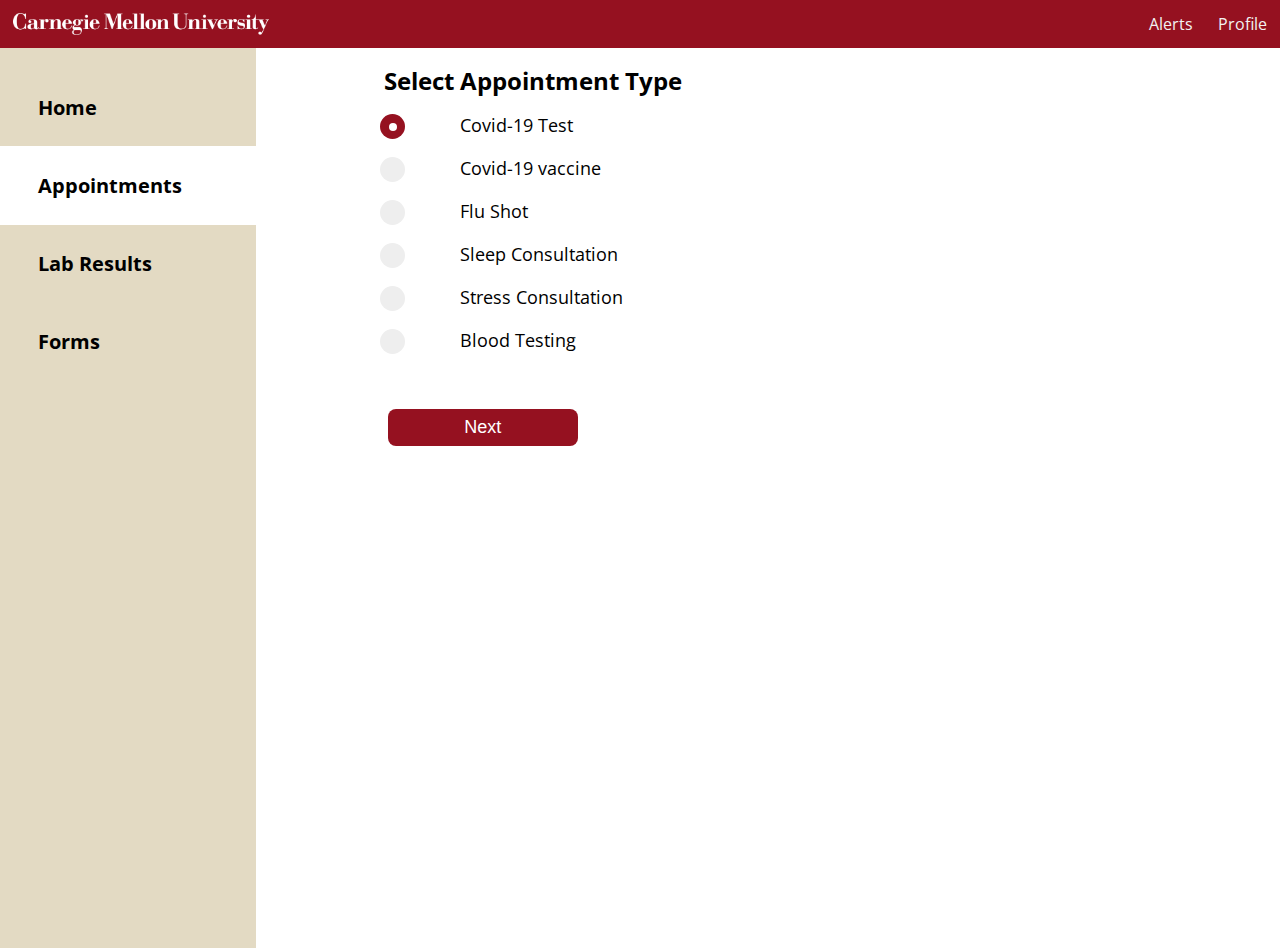
==== productbrowsing.html @ 4715a579 "adding index.html" ====
<!DOCTYPE html>
<html>
    <head>
        <!-- styles -->
        <link rel="stylesheet" type="text/css" href="style.css">
        <!-- fonts -->
        <link href='https://fonts.googleapis.com/css?family=Open Sans' rel='stylesheet'>
    </head>


    <body>
        <div id="topnav">
            <img src="logo.png" id="logo">
                <a href="#profile">Profile</a>
                <a href="#alerts">Alerts</a>
        </div>

        <div id="sidenav">
            <h2>
            <ul>
                <li> <a href="index.html">Home</li>
                <li class='active'>Appointments</a></li>
                <li><a href="#labresults">Lab Results</a></li>
                <li><a href="#forms">Forms</a></li>
            </ul>
        </h2>
        </div>

        <div id="content">
            <div class="col1">
                <h1>Select Appointment Type</h1>
                <label class="container">Covid-19 Test
                  <input type="radio" checked="checked" name="radio">
                  <span class="checkmark"></span>
                </label>

                <label class="container">Covid-19 vaccine
                  <input type="radio" name="radio">
                  <span class="checkmark"></span>
                </label>

                <label class="container">Flu Shot
                  <input type="radio" name="radio">
                  <span class="checkmark"></span>
                </label>

                <label class="container">Sleep Consultation
                  <input type="radio" name="radio">
                  <span class="checkmark"></span>
                </label>

                <label class="container">Stress Consultation
                  <input type="radio" name="radio">
                  <span class="checkmark"></span>
                </label>

                <label class="container">Blood Testing
                  <input type="radio" name="radio">
                  <span class="checkmark"></span>
                </label>

            <button id="small-button"> <a class="buttonlink" href="productdetail.html"> Next</a></button>
        </div>

        </div>
    </body>
---- style.css ----
body {
  margin: 0;
  font-family: 'Open Sans', Helvetica, sans-serif;
}

/*********** TOP NAV ************/
#topnav {
  overflow: hidden;
  background-color: #951120;
  clear: both;
}

#topnav a {
  color: #f2f2f2;
  text-align: center;
  padding: 1%;
  font-size: 16px;
  float:  right;
}

#logo {
  display: block;
  padding: 1%;
  width: 20%;
  float:  left;

}

/*********** SIDE NAV ************/

h2{
  font-size:  20px;
}

#sidenav {
  height: 100vh;
  width: 20%;
  background-color: #e3dac3;
  float: left;
}


#links {
  list-style: none;
}

.active{
  background-color: #FFF;
}


ul{
  padding: 0%;
}

li{
  padding: 10% 10% 10% 15%;
}

a{
  text-decoration: none;
  color:  #000;
}


a:hover{
  text-decoration:  underline;
}


/*********** HOME PAGE CONTENT************/

#content {
  float: left;
  text-align: left;
  margin-left: 10%;
  width: 66%;
}

button {
  background-color: #951120;
  border:  none;
  color:  white;
  padding-top: 2%;
  padding-bottom:  2%;
  text-align:  center;
  text-decoration: none;
  display:  inline-block;
  font-size:  18px;
  border-radius: 8px;
  width:  75%;
  margin: 1%;
}

.buttonlink{
  color: white;
}

h1{
  font-size: 24px;
  font-weight: bold;
}


table {
  margin:  1%;
  text-align: left;
}

#upcoming-appointments-tb, #lab-results-tb{
border:  1px solid #000;
padding: 2%;
border-collapse:  collapse;
width:  90%;
}

#upcoming-appointments-tb td, #upcoming-appointments-tb th,#lab-results-tb td, #lab-results-tb th{
  border:  1px solid #000;
  padding:  1.5%;
}

#upcoming-appointments-tb th, #lab-results-tb th {
  padding: 1% 5% 1% 2%;
  text-align: left;
  background-color: #FFF;
  color: black;
  font-weight: bold;
  font-size: 20px;
}

#upcoming-appointments-tb tr:nth-child(even), #lab-results-tb tr:nth-child(even) {
  background-color: #EAEAEA;
}


/*********** PRODUCT PAGE CONTENT************/

.container {
  display: block;
  position: relative;
  margin-left: 20%;
  margin-bottom: 5%;
  cursor: pointer;
  font-size: 18px;
  width: 50%;
}

.container input {
  position: absolute;
  opacity: 0;
  cursor: pointer;
}

.checkmark {
  position: absolute;
  top: 1%;
  left: -42%;
  height: 25px;
  width: 25px;
  background-color: #eee;
  border-radius: 50%;
}

.container input:checked ~ .checkmark {
  background-color: #951120;
}

.checkmark:after {
  content: "";
  position: absolute;
  display: none;
}

.container input:checked ~ .checkmark:after {
  display: block;
}

.container .checkmark:after {
  top: 9px;
  left: 9px;
  width: 8px;
  height: 8px;
  border-radius: 50%;
  background: white;
}

#small-button{
  width: 50%;
  margin-top:  10%;
}

.col1 {
  float:  left;
  width:  45%;
}

.col2 {
  float:  left;
  width:  50%;
}


/*********** DETAIL PAGE CONTENT************/
select{
  padding: 2% 5% 2% 2%;
  width:  90%;
}

.time{
  background-color: #FFF;
  color: black;
  border: 2px solid #C4C4C4;
  margin-top: 10px;
  width:  auto;
  padding: 5%;
  font-size: 14px;
  padding: 5% 5% 5% 5%;
}

.col3{
  float:  left;
  width: 40%;
}


#confirm-button{
  margin-top:  10%;
  margin-left: 8%;
  width: 50%;
}

.back{
  margin-left: 5%;
}
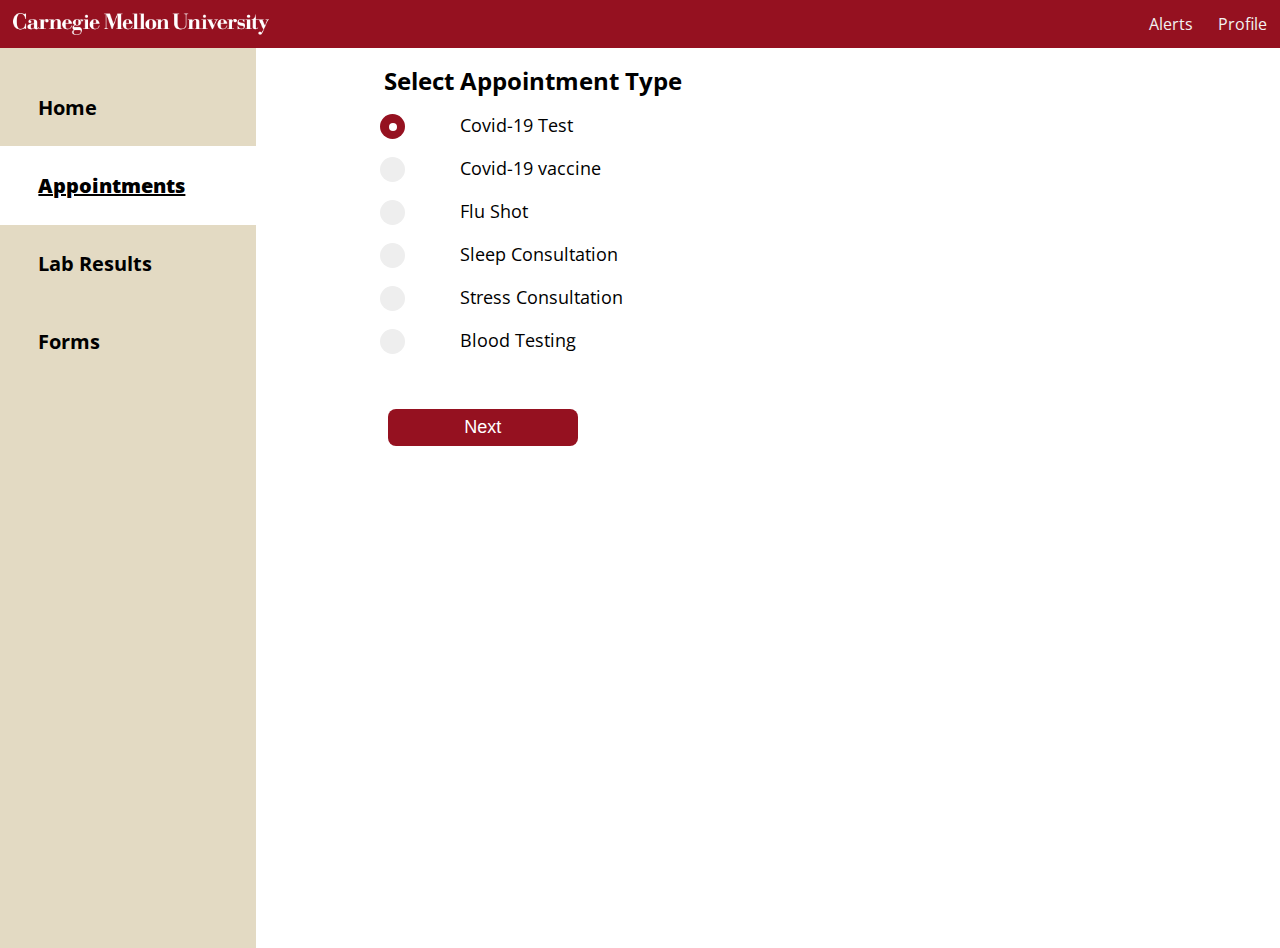
==== commit 6969b539: "added stylization to files" ====
--- a/productbrowsing.html
+++ b/productbrowsing.html
@@ -5,6 +5,8 @@
         <link rel="stylesheet" type="text/css" href="style.css">
         <!-- fonts -->
         <link href='https://fonts.googleapis.com/css?family=Open Sans' rel='stylesheet'>
+        <!-- title -->
+        <title>Schedule New Appointment</title>
     </head>
 
 
@@ -15,16 +17,18 @@
                 <a href="#alerts">Alerts</a>
         </div>
 
+
         <div id="sidenav">
             <h2>
             <ul>
-                <li> <a href="index.html">Home</li>
-                <li class='active'>Appointments</a></li>
+                <li> <a href="index.html">Home</a></li>
+                <li class='active'>Appointments </li>
                 <li><a href="#labresults">Lab Results</a></li>
                 <li><a href="#forms">Forms</a></li>
             </ul>
         </h2>
         </div>
+
 
         <div id="content">
             <div class="col1">
@@ -59,8 +63,8 @@
                   <span class="checkmark"></span>
                 </label>
 
-            <button id="small-button"> <a class="buttonlink" href="productdetail.html"> Next</a></button>
+                <button id="small-button"> <a class="buttonlink" href="productdetail.html"> Next</a></button>
+            </div>
         </div>
+    </body>
 
-        </div>
-    </body>--- a/style.css
+++ b/style.css
@@ -1,4 +1,4 @@
-
+/*********** ENTIRE WEBSITE ************/
 body {
   margin: 0;
   font-family: 'Open Sans', Helvetica, sans-serif;
@@ -24,15 +24,9 @@
   padding: 1%;
   width: 20%;
   float:  left;
-
 }
 
 /*********** SIDE NAV ************/
-
-h2{
-  font-size:  20px;
-}
-
 #sidenav {
   height: 100vh;
   width: 20%;
@@ -40,6 +34,9 @@
   float: left;
 }
 
+h2{
+  font-size:  20px;
+}
 
 #links {
   list-style: none;
@@ -47,8 +44,9 @@
 
 .active{
   background-color: #FFF;
-}
-
+  text-decoration: underline;
+  font-weight: 900;
+}
 
 ul{
   padding: 0%;
@@ -63,14 +61,12 @@
   color:  #000;
 }
 
-
 a:hover{
   text-decoration:  underline;
 }
 
 
 /*********** HOME PAGE CONTENT************/
-
 #content {
   float: left;
   text-align: left;
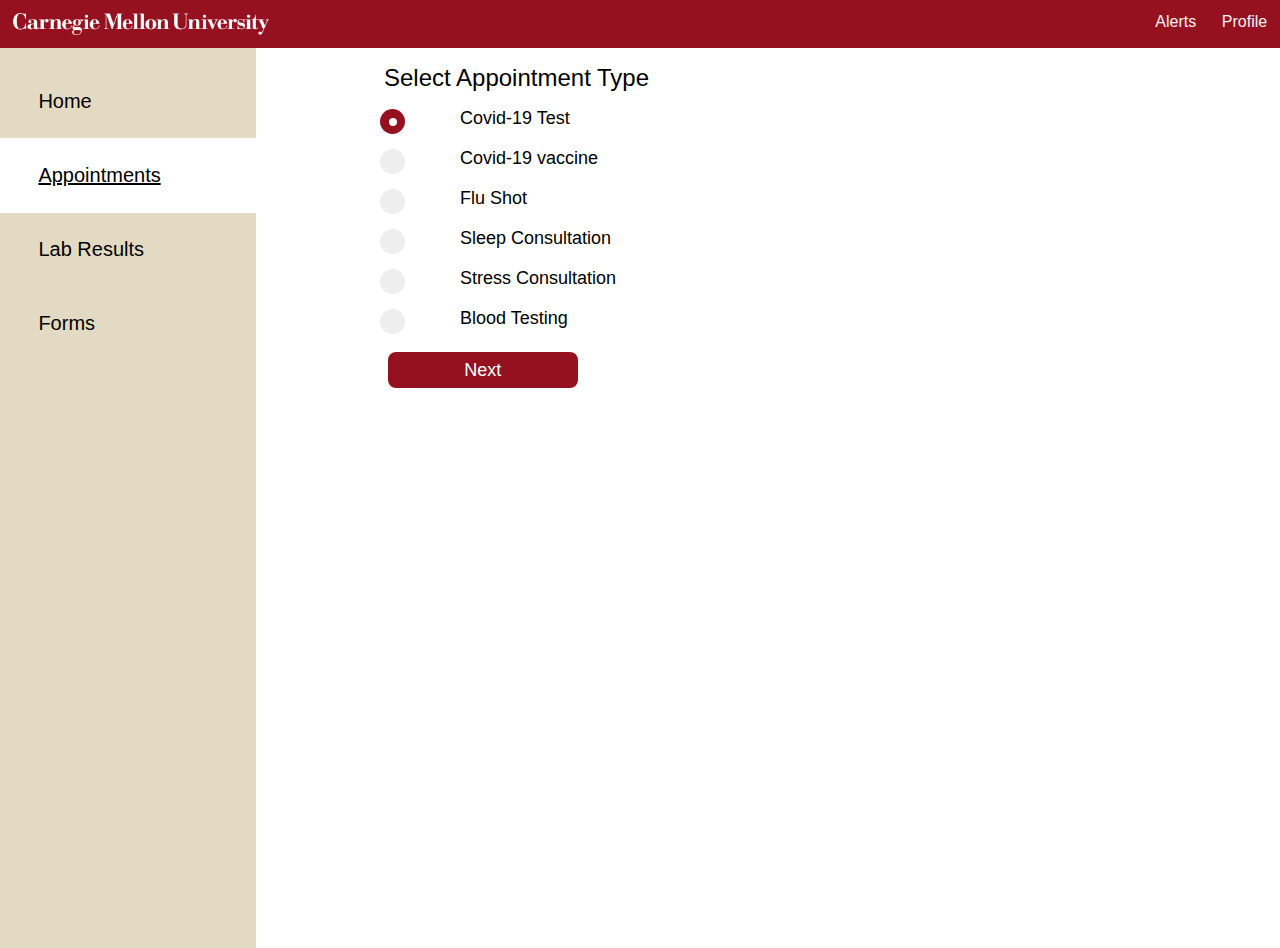
==== commit 9ec2800b: "html and css validation" ====
--- a/productbrowsing.html
+++ b/productbrowsing.html
@@ -1,32 +1,32 @@
 <!DOCTYPE html>
-<html>
+<html lang="en-us">
     <head>
         <!-- styles -->
         <link rel="stylesheet" type="text/css" href="style.css">
         <!-- fonts -->
-        <link href='https://fonts.googleapis.com/css?family=Open Sans' rel='stylesheet'>
+        <link href='https://fonts.googleapis.com/css?family=OpenSans' rel='stylesheet'>
         <!-- title -->
         <title>Schedule New Appointment</title>
+        <!-- encoding -->
+        <meta charset="utf-8"/>
     </head>
 
 
     <body>
         <div id="topnav">
-            <img src="logo.png" id="logo">
+            <img src="logo.png" alt="CMU logo" id="logo">
                 <a href="#profile">Profile</a>
                 <a href="#alerts">Alerts</a>
         </div>
 
 
         <div id="sidenav">
-            <h2>
             <ul>
-                <li> <a href="index.html">Home</a></li>
-                <li class='active'>Appointments </li>
-                <li><a href="#labresults">Lab Results</a></li>
-                <li><a href="#forms">Forms</a></li>
+                <li class="h2"> <a href="index.html">Home</a></li>
+                <li class="h2" id="active">Appointments </li>
+                <li class="h2"><a href="#labresults">Lab Results</a></li>
+                <li class="h2"><a href="#forms">Forms</a></li>
             </ul>
-        </h2>
         </div>
 
 
@@ -63,7 +63,7 @@
                   <span class="checkmark"></span>
                 </label>
 
-                <button id="small-button"> <a class="buttonlink" href="productdetail.html"> Next</a></button>
+                <a class="buttonlink" id="smallbutton" href="productdetail.html"> Next</a>
             </div>
         </div>
     </body>
--- a/style.css
+++ b/style.css
@@ -34,18 +34,18 @@
   float: left;
 }
 
-h2{
-  font-size:  20px;
-}
-
 #links {
   list-style: none;
 }
 
-.active{
+.h2{
+  font-size: 20px;
+  font-weight: normal;
+}
+
+#active{
   background-color: #FFF;
   text-decoration: underline;
-  font-weight: 900;
 }
 
 ul{
@@ -74,7 +74,8 @@
   width: 66%;
 }
 
-button {
+.buttonlink{
+  color: white;
   background-color: #951120;
   border:  none;
   color:  white;
@@ -89,13 +90,9 @@
   margin: 1%;
 }
 
-.buttonlink{
-  color: white;
-}
-
 h1{
   font-size: 24px;
-  font-weight: bold;
+  font-weight: normal;
 }
 
 
@@ -181,9 +178,9 @@
   background: white;
 }
 
-#small-button{
+#smallbutton{
   width: 50%;
-  margin-top:  10%;
+  margin-top: 1%;
 }
 
 .col1 {
@@ -201,6 +198,21 @@
 select{
   padding: 2% 5% 2% 2%;
   width:  90%;
+}
+
+button {
+  background-color: #951120;
+  border:  none;
+  color:  white;
+  padding-top: 2%;
+  padding-bottom:  2%;
+  text-align:  center;
+  text-decoration: none;
+  display:  inline-block;
+  font-size:  18px;
+  border-radius: 8px;
+  width:  75%;
+  margin: 1%;
 }
 
 .time{
@@ -219,7 +231,6 @@
   width: 40%;
 }
 
-
 #confirm-button{
   margin-top:  10%;
   margin-left: 8%;
